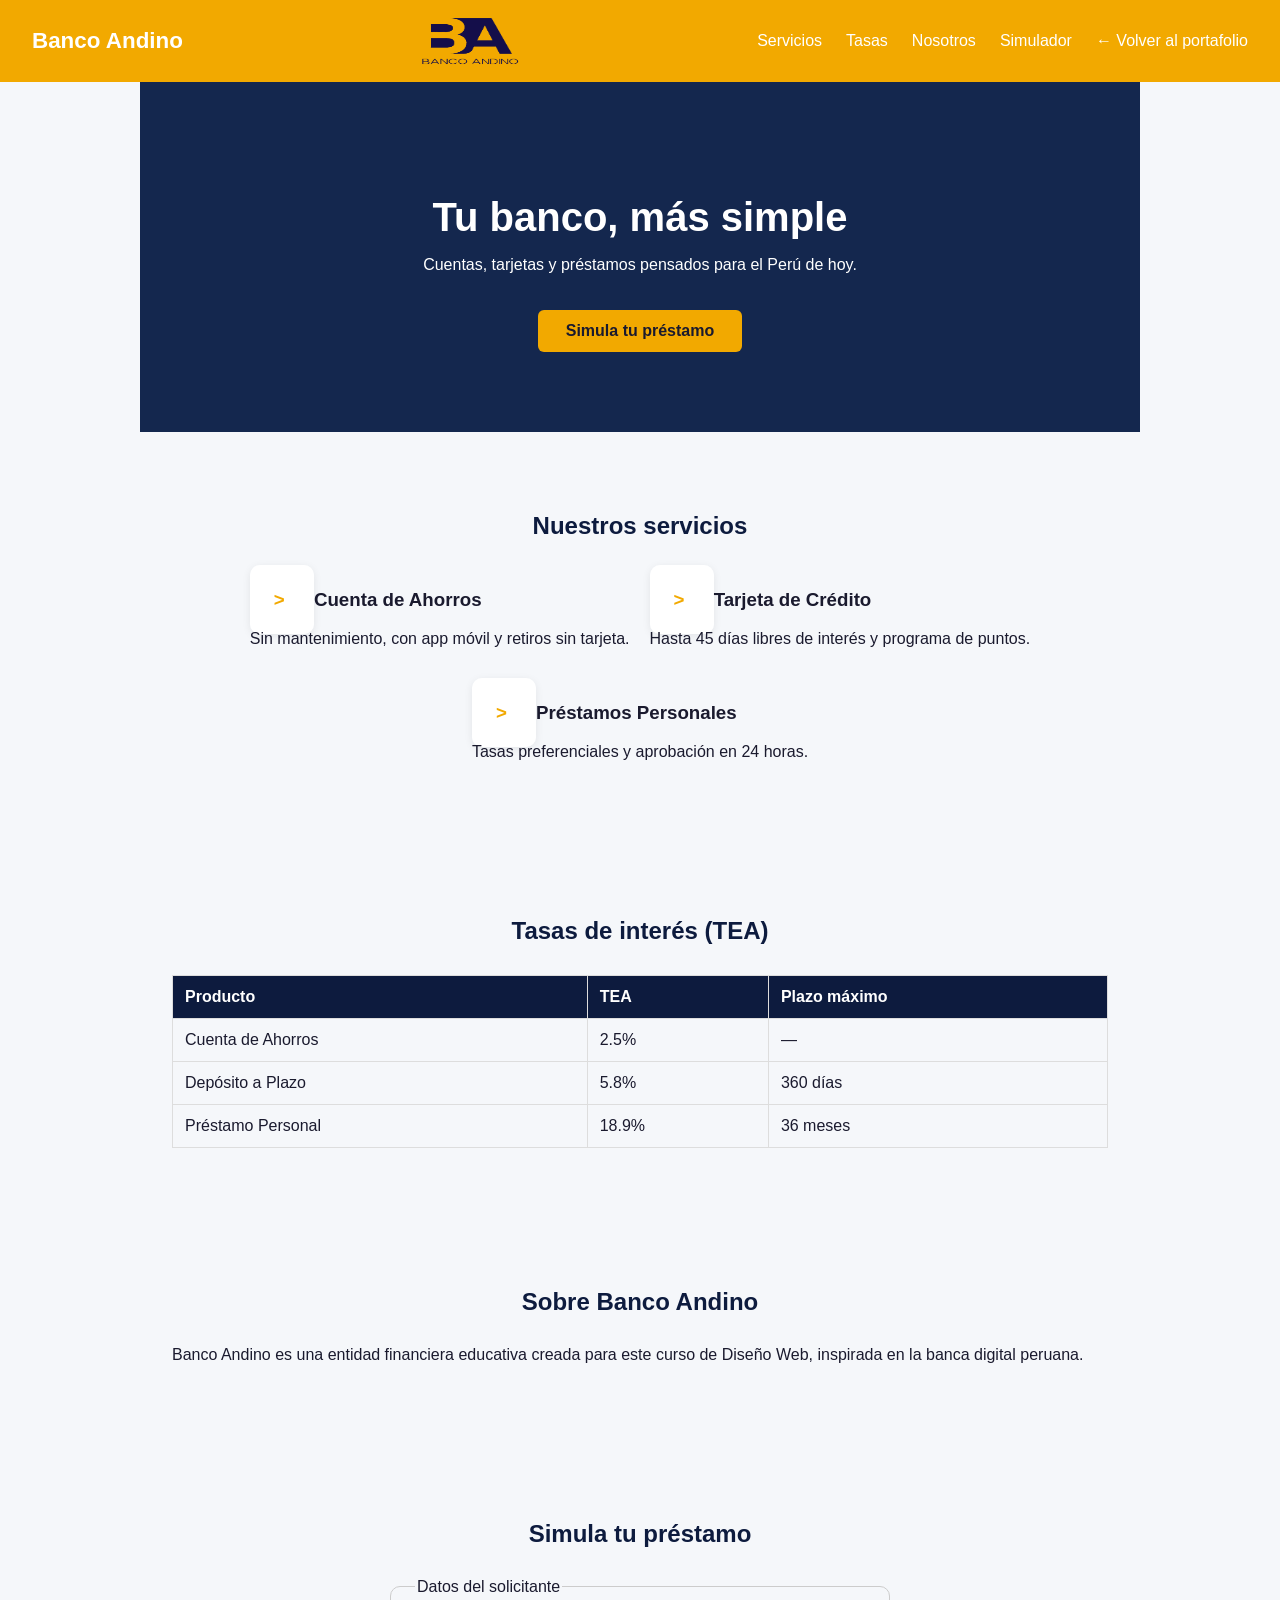
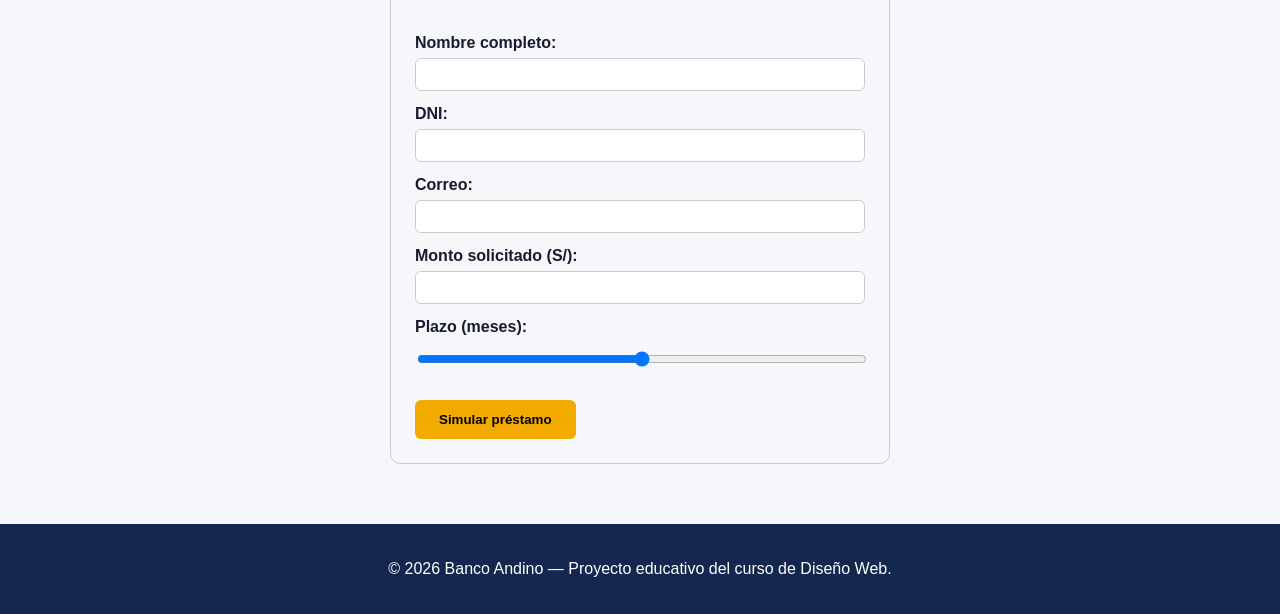
==== banco.html @ 3dad1c42 "v3" ====
<!DOCTYPE html>
<html lang="es">
<head>
  <meta charset="UTF-8">
  <meta name="viewport" content="width=device-width, initial-scale=1.0">
  <meta name="description" content="Banco Andino - Banca simple y confiable">
  <title>Banco Andino</title>
  <link rel="stylesheet" href="../css/banco.css">
</head>
<body>
  <header>
    <div class="logo">Banco Andino</div>
    <img src="../img/Banco_Andino_29.webp" alt="Fachada Banco Andino" width="100" height="50">
    <nav>
      <ul>
        <li><a href="#servicios">Servicios</a></li>
        <li><a href="#tasas">Tasas</a></li>
        <li><a href="#nosotros">Nosotros</a></li>
        <li><a href="#contacto">Simulador</a></li>
        <li><a href="portafolio.html">← Volver al portafolio</a></li>
      </ul>
    </nav>
  </header>

  <main>
    <section class="hero">
      <h1>Tu banco, más simple</h1>
      <p>Cuentas, tarjetas y préstamos pensados para el Perú de hoy.</p>
      <a href="#contacto" class="btn">Simula tu préstamo</a>
    </section>

    <section id="servicios">
      <h2>Nuestros servicios</h2>
      <div class="servicios-grid">
        <article class="servicio-card">
          <h3>Cuenta de Ahorros</h3>
          <p>Sin mantenimiento, con app móvil y retiros sin tarjeta.</p>
        </article>
        <article class="servicio-card">
          <h3>Tarjeta de Crédito</h3>
          <p>Hasta 45 días libres de interés y programa de puntos.</p>
        </article>
        <article class="servicio-card">
          <h3>Préstamos Personales</h3>
          <p>Tasas preferenciales y aprobación en 24 horas.</p>
        </article>
      </div>
    </section>

    <section id="tasas">
      <h2>Tasas de interés (TEA)</h2>
      <table>
        <thead>
          <tr>
            <th scope="col">Producto</th>
            <th scope="col">TEA</th>
            <th scope="col">Plazo máximo</th>
          </tr>
        </thead>
        <tbody>
          <tr>
            <td>Cuenta de Ahorros</td>
            <td>2.5%</td>
            <td>—</td>
          </tr>
          <tr>
            <td>Depósito a Plazo</td>
            <td>5.8%</td>
            <td>360 días</td>
          </tr>
          <tr>
            <td>Préstamo Personal</td>
            <td>18.9%</td>
            <td>36 meses</td>
          </tr>
        </tbody>
      </table>
    </section>

    <section id="nosotros">
      <h2>Sobre Banco Andino</h2>
      <p>Banco Andino es una entidad financiera educativa creada para este curso de Diseño Web, inspirada
      en la banca digital peruana.</p>
    </section>

    <section id="contacto">
      <h2>Simula tu préstamo</h2>
      <form>
        <fieldset>
          <legend>Datos del solicitante</legend>

          <label for="nombre">Nombre completo:</label>
          <input type="text" id="nombre" name="nombre" required>

          <label for="dni">DNI:</label>
          <input type="text" id="dni" name="dni" pattern="[0-9]{8}" maxlength="8" required>

          <label for="correo">Correo:</label>
          <input type="email" id="correo" name="correo" required>

          <label for="monto">Monto solicitado (S/):</label>
          <input type="number" id="monto" name="monto" min="500" max="50000" step="100">

          <label for="plazo">Plazo (meses):</label>
          <input type="range" id="plazo" name="plazo" min="6" max="36">

          <input type="submit" value="Simular préstamo">
        </fieldset>
      </form>
    </section>
  </main>

  <footer>
    <p>&copy; 2026 Banco Andino — Proyecto educativo del curso de Diseño Web.</p>
  </footer>
</body>
</html>
---- css/banco.css ----
:root {
  --azul-oscuro: #0d1b3e;
  --azul-texto: #1a1a2e;
  --azul-hero: #14274e;
  --dorado: #f2a900;
  --fondo: #f5f7fa;
}
* { box-sizing: border-box; }
  
body {
  font-family: 'Segoe UI', Arial, sans-serif;
  margin: 0;
  color: var(--azul-texto);
  background-color: var(--fondo);
}


header {
  display: flex;
  justify-content: space-between;
  align-items: center;
  background-color: var(--dorado);
  color: white;
  padding: 16px 32px;
}


.logo { font-size: 1.4rem; font-weight: bold; }

header nav ul {
  list-style: none;
  display: flex;
  gap: 24px;
  margin: 0;
  padding: 0;
}

header nav a { color: white; text-decoration: none; }
header nav a:hover { text-decoration: underline; }

.hero {
  background-color: var(--azul-hero);
  color: white;
  text-align: center;
  padding: 80px 20px;
}

.hero h1 { font-size: 2.5rem; margin-bottom: 10px; }

.btn {
  display: inline-block;
  margin-top: 20px;
  padding: 12px 28px;
  background-color: var(--dorado);
  color: #1a1a2e;
  border-radius: 6px;
  text-decoration: none;
  font-weight: bold;
}

section { padding: 60px 32px; max-width: 1000px; margin: 0 auto; }
h2 { color: var(--azul-oscuro); text-align: center; margin-bottom: 30px; }

.servicios-grid { display: flex; flex-wrap: wrap; gap: 20px; justify-content: center; }

.servicio-card h3::before {
  content: "> ";
  color: var(--dorado);
  font-weight: bold;
  background-color: white;
  border-radius: 10px;
  padding: 24px;
  width: 260px;
  box-shadow: 0 2px 8px rgba(0, 0, 0, 0.08);
}

table { width: 100%; border-collapse: collapse; }
th, td { padding: 12px; border: 1px solid #ddd; text-align: left; }
th { background-color: var(--azul-oscuro); color: white; }

form fieldset {
  border: 1px solid #ccc;
  border-radius: 10px;
  padding: 24px;
  max-width: 500px;
  margin: 0 auto;
}

form label { display: block; margin-top: 14px; font-weight: bold; }

form input {
  width: 100%;
  padding: 8px;
  margin-top: 6px;
  border-radius: 6px;
  border: 1px solid #ccc;
}

form input[type="submit"] {
  margin-top: 20px;
  width: auto;
  background-color: #f2a900;
  border: none;
  padding: 12px 24px;
  font-weight: bold;
  cursor: pointer;
  border-radius: 6px;
}

footer { background-color: var(--azul-hero); color: white; text-align: center; padding: 20px; }
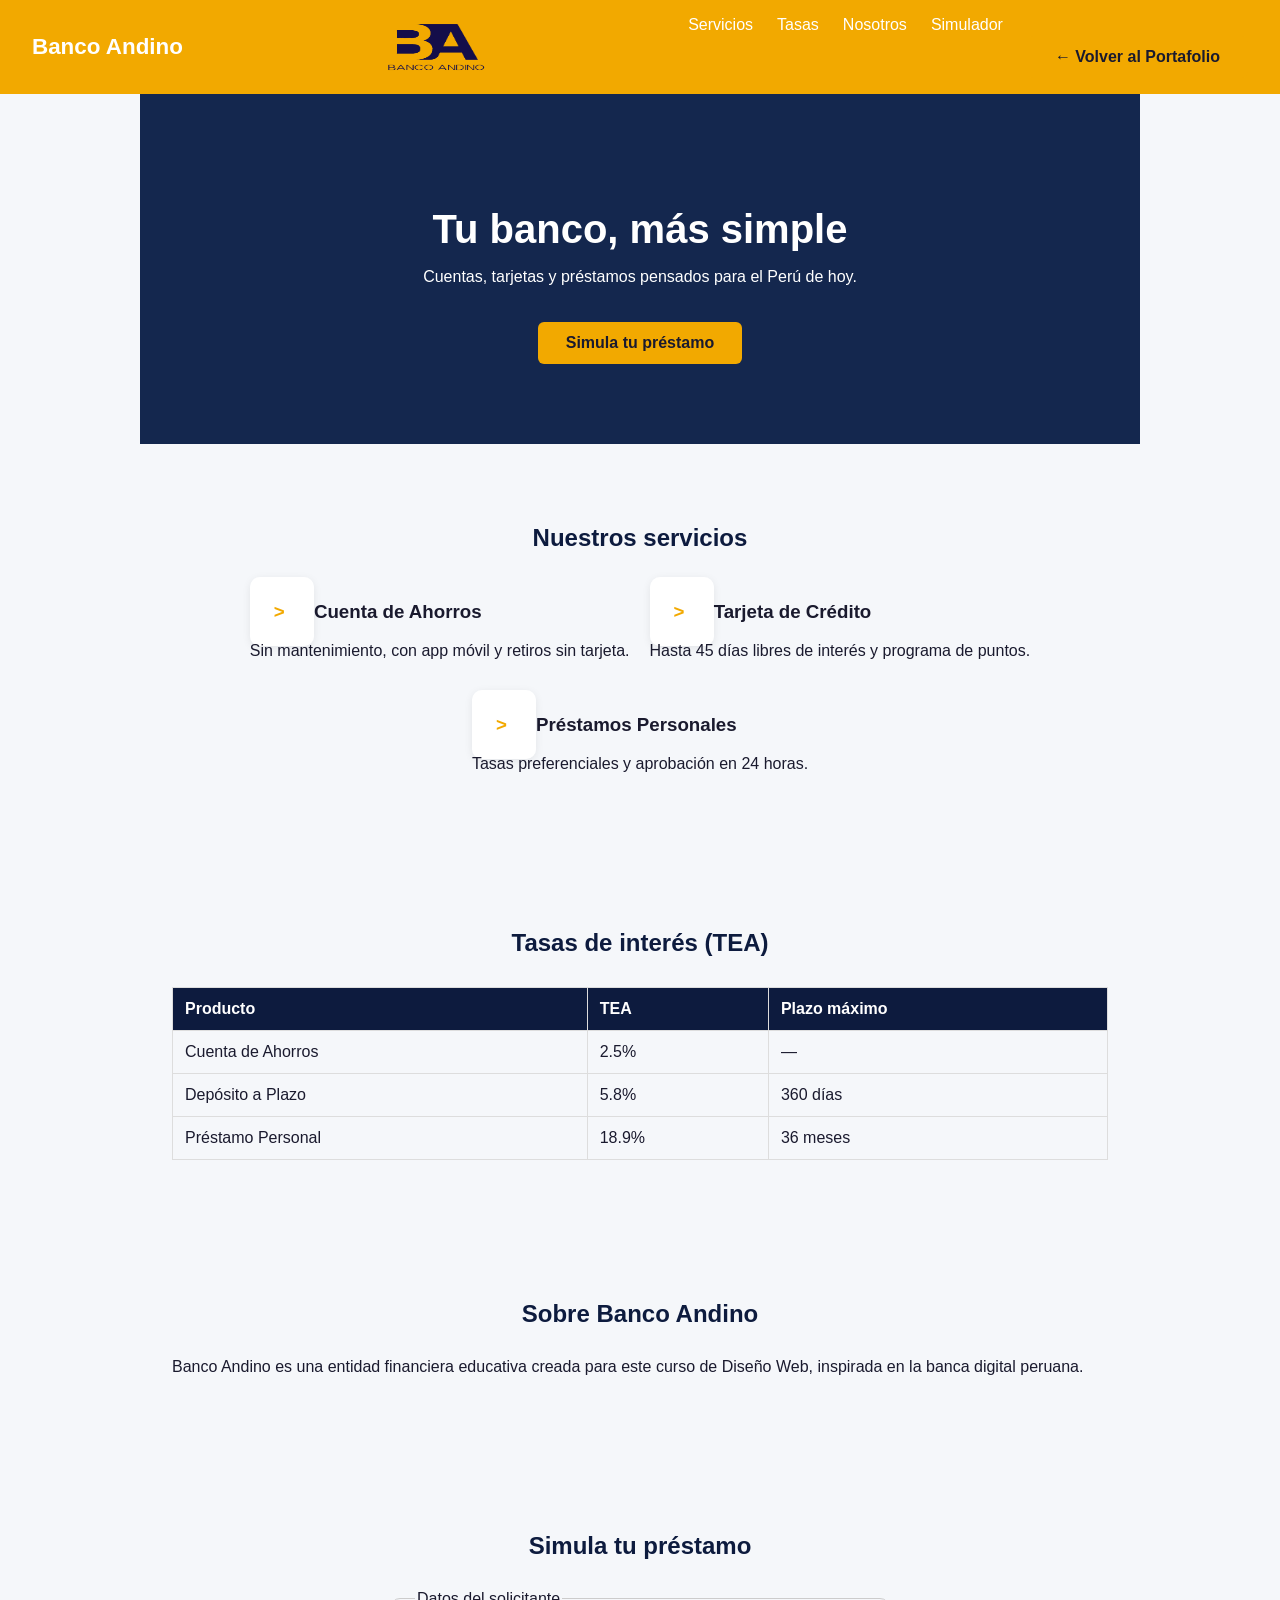
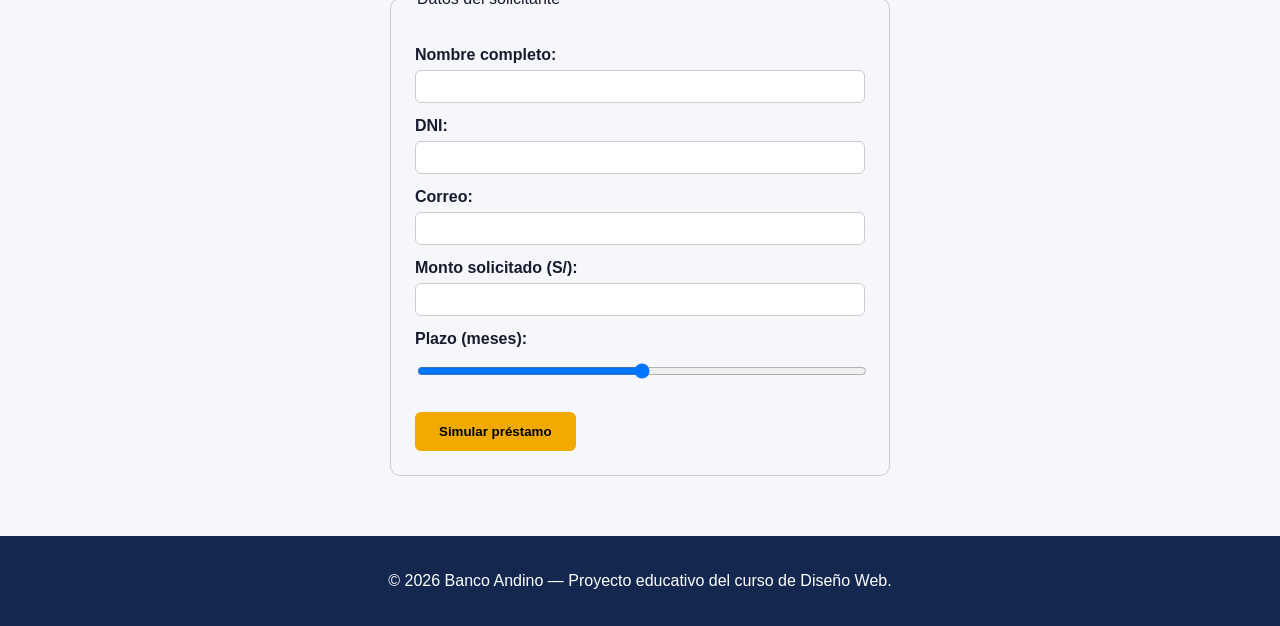
==== commit 03ed0aed: "v4" ====
--- a/banco.html
+++ b/banco.html
@@ -17,7 +17,7 @@
         <li><a href="#tasas">Tasas</a></li>
         <li><a href="#nosotros">Nosotros</a></li>
         <li><a href="#contacto">Simulador</a></li>
-        <li><a href="portafolio.html">← Volver al portafolio</a></li>
+        <li><a href="portafolio.html" class="btn">&larr; Volver al Portafolio</a></li>
       </ul>
     </nav>
   </header>
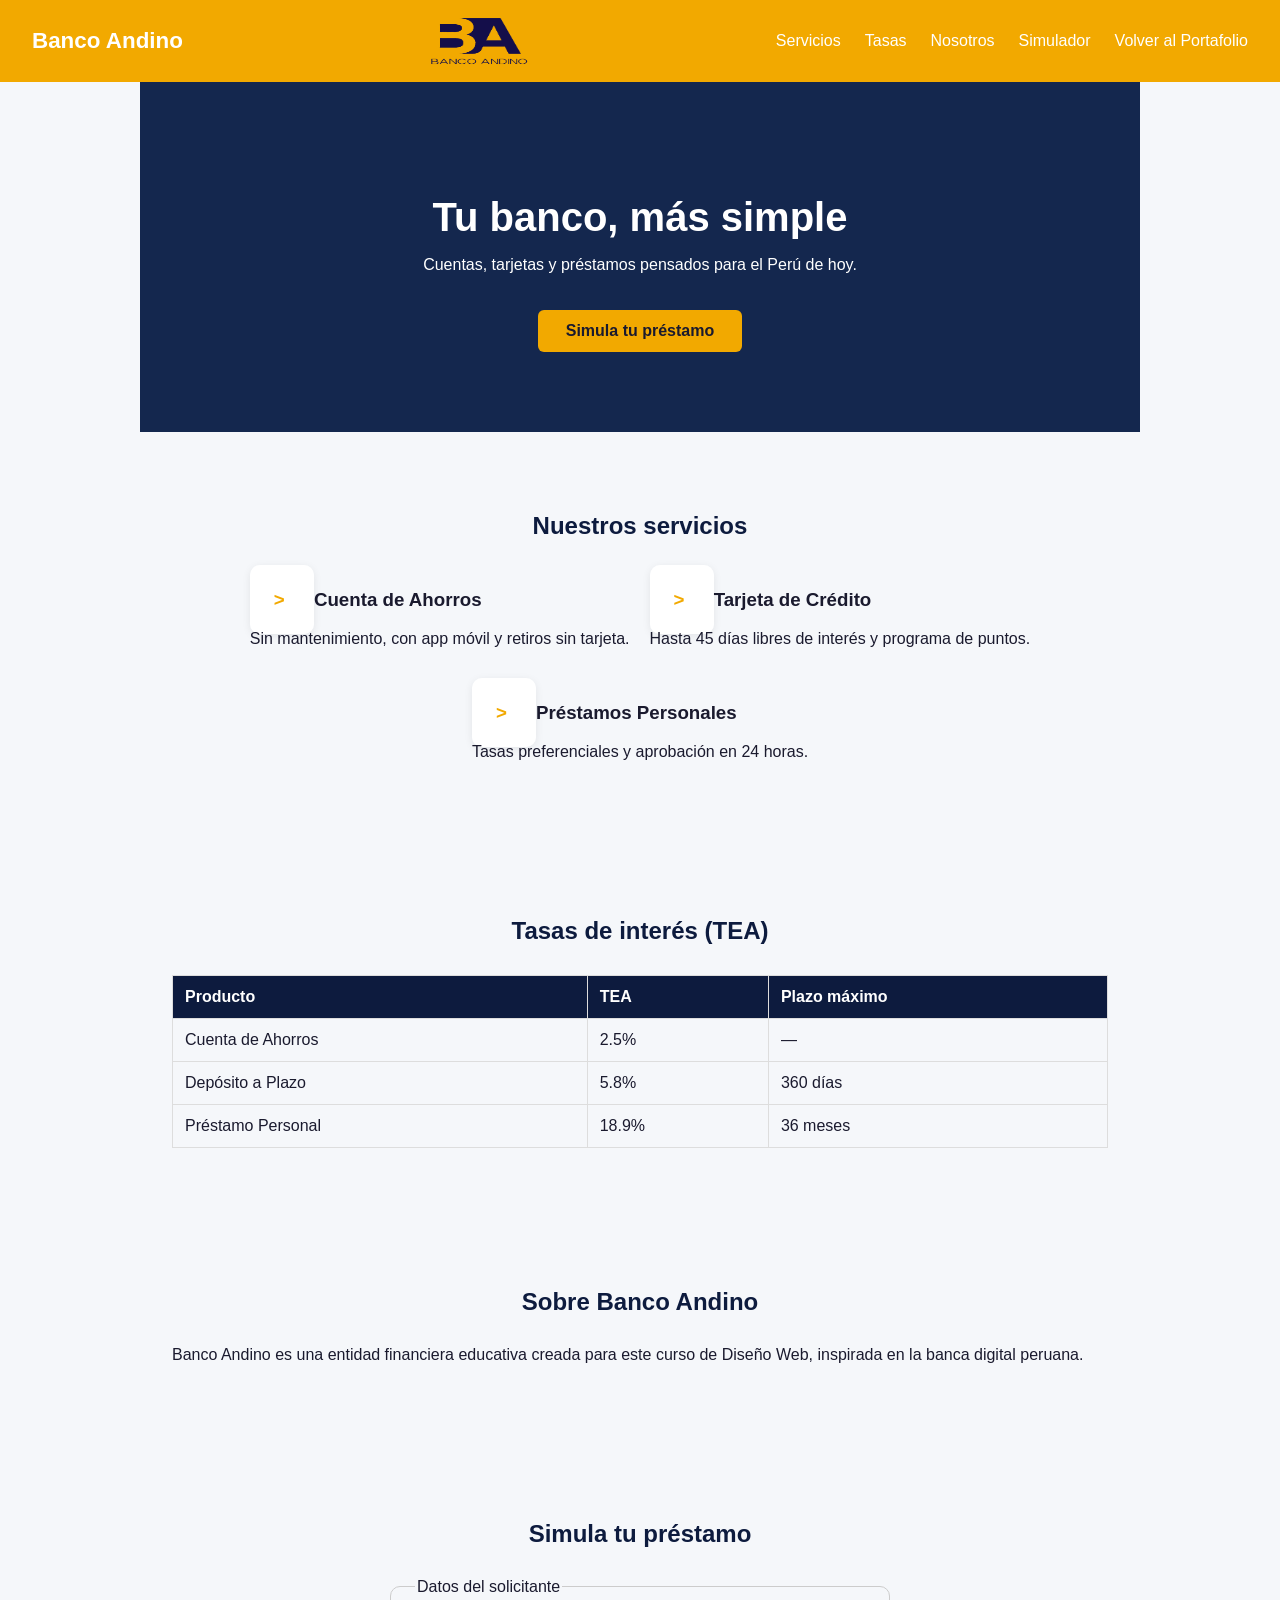
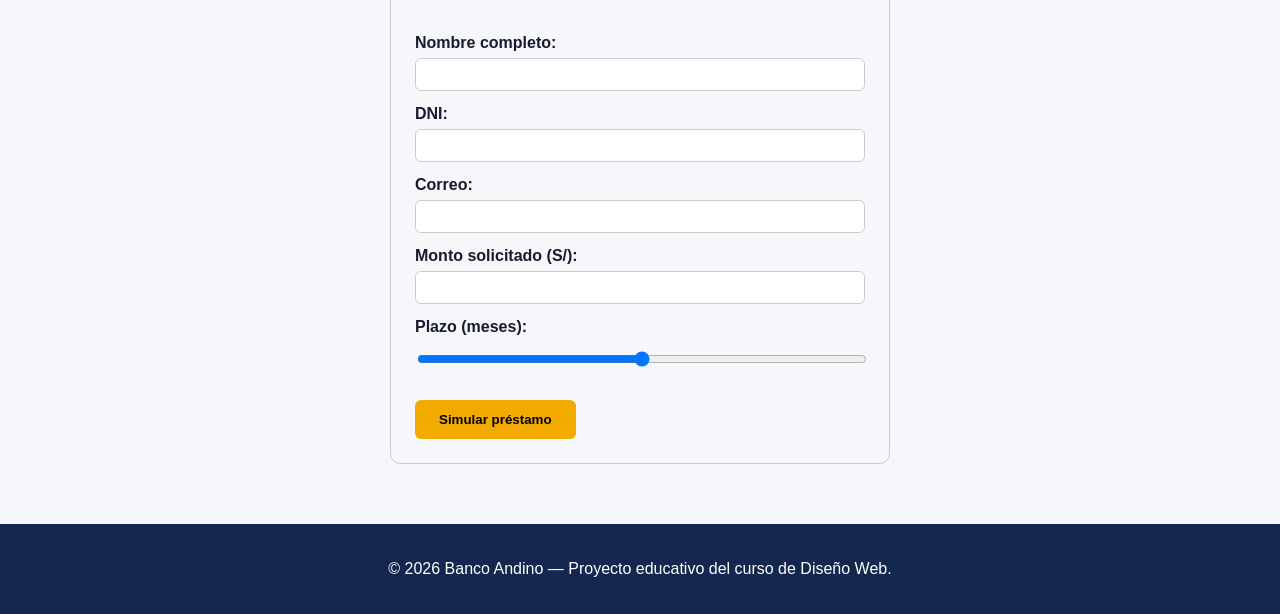
==== commit e9e2cc7d: "v1" ====
--- a/banco.html
+++ b/banco.html
@@ -17,7 +17,7 @@
         <li><a href="#tasas">Tasas</a></li>
         <li><a href="#nosotros">Nosotros</a></li>
         <li><a href="#contacto">Simulador</a></li>
-        <li><a href="portafolio.html" class="btn">&larr; Volver al Portafolio</a></li>
+        <li><a href="index.html">Volver al Portafolio</a></li>
       </ul>
     </nav>
   </header>
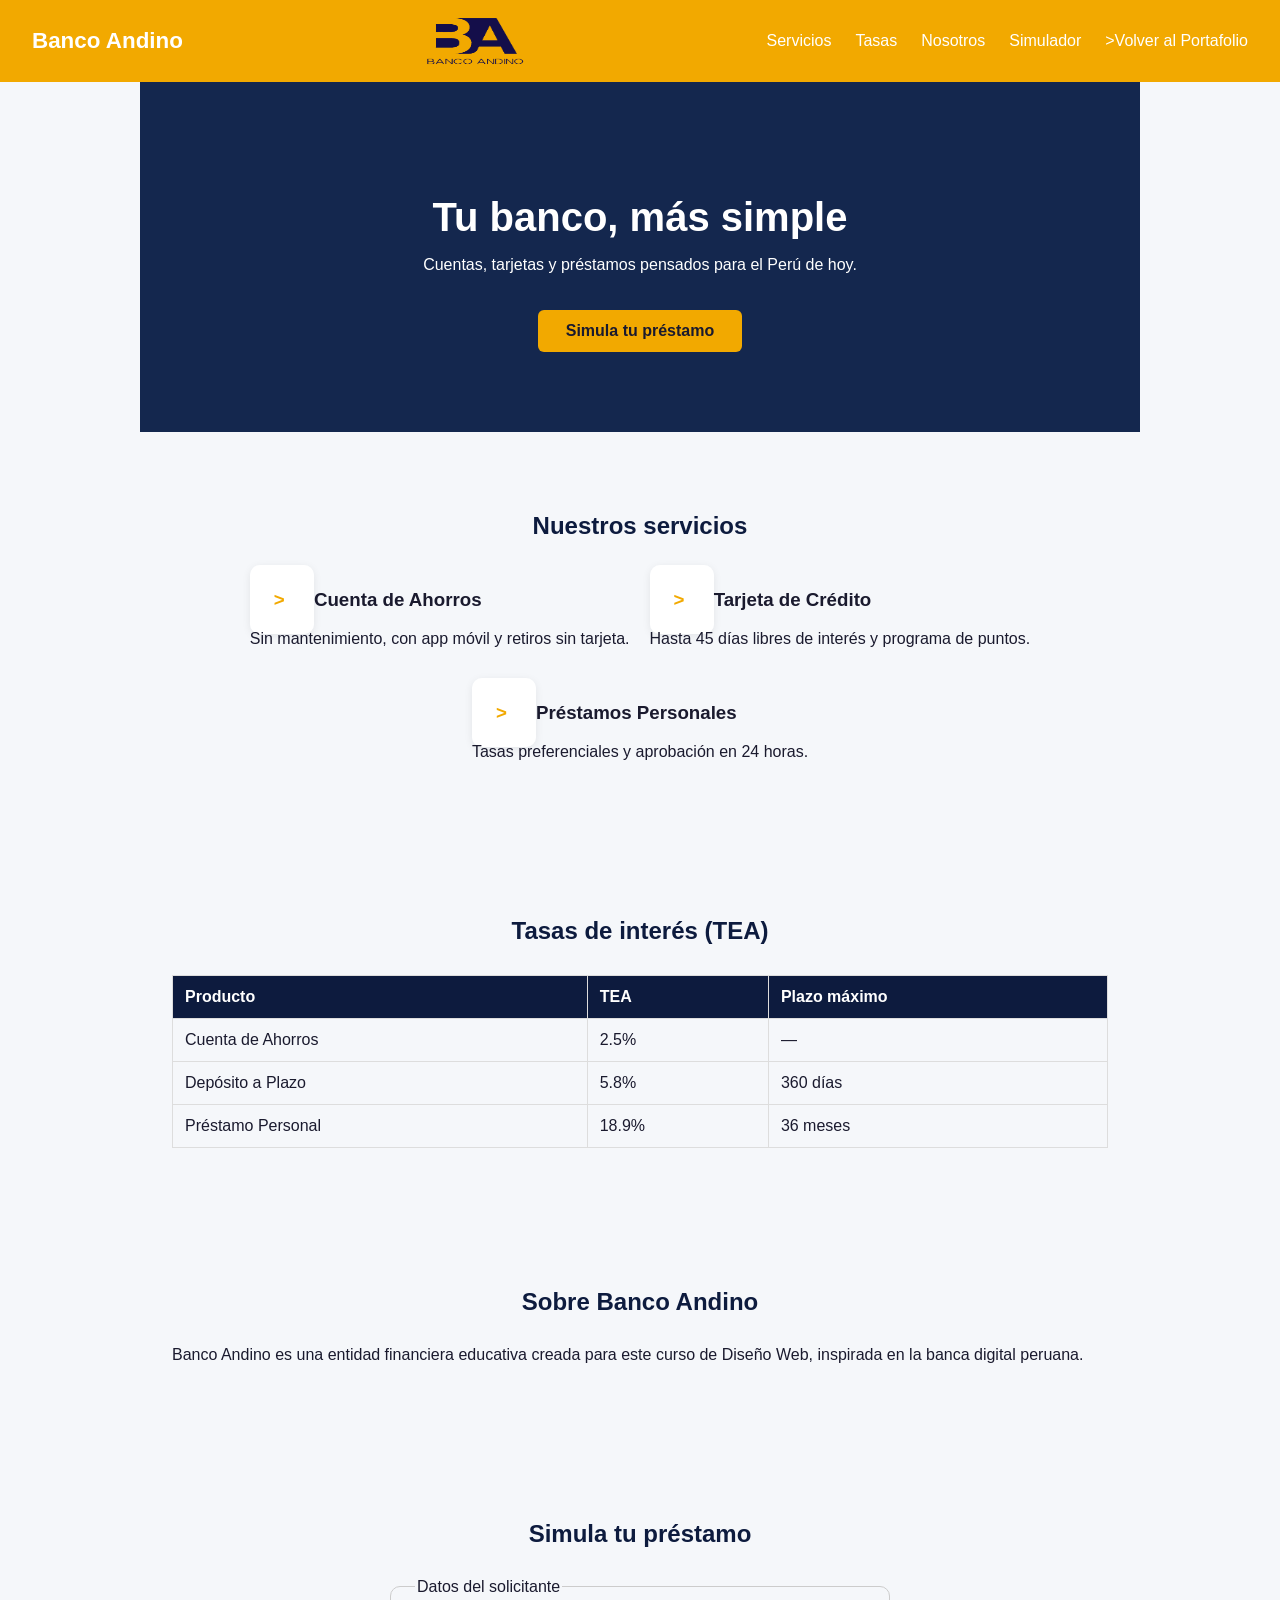
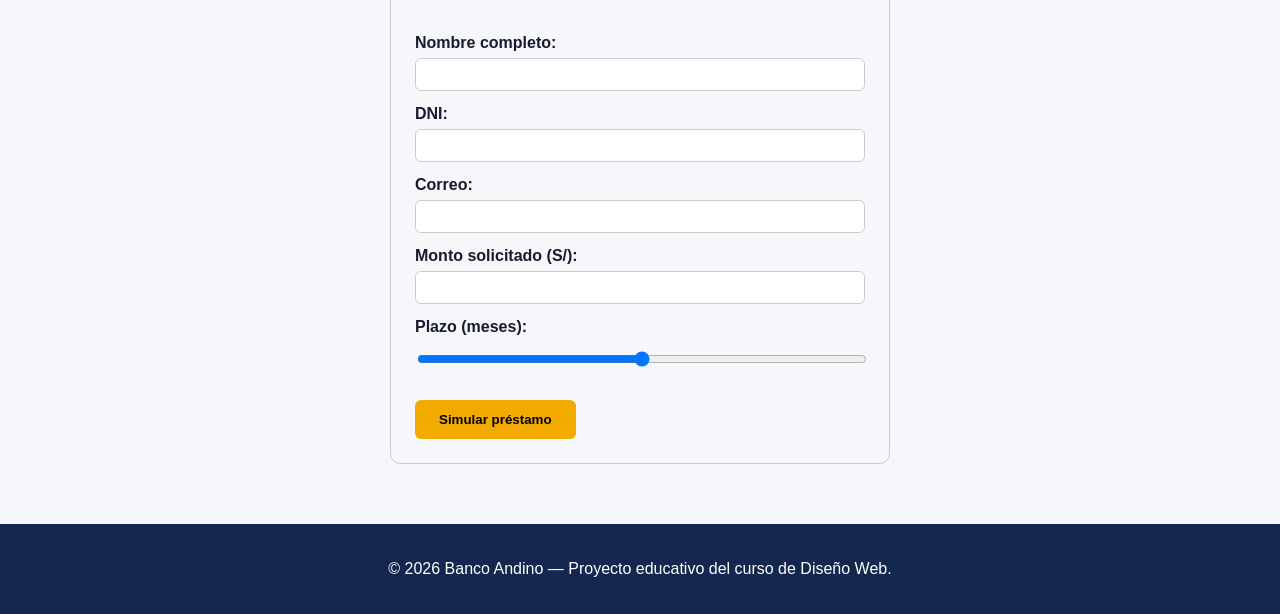
==== commit 25bd20e6: "v2" ====
--- a/banco.html
+++ b/banco.html
@@ -17,7 +17,7 @@
         <li><a href="#tasas">Tasas</a></li>
         <li><a href="#nosotros">Nosotros</a></li>
         <li><a href="#contacto">Simulador</a></li>
-        <li><a href="index.html">Volver al Portafolio</a></li>
+        <li>><a href="index.html">Volver al Portafolio</a></li>
       </ul>
     </nav>
   </header>
